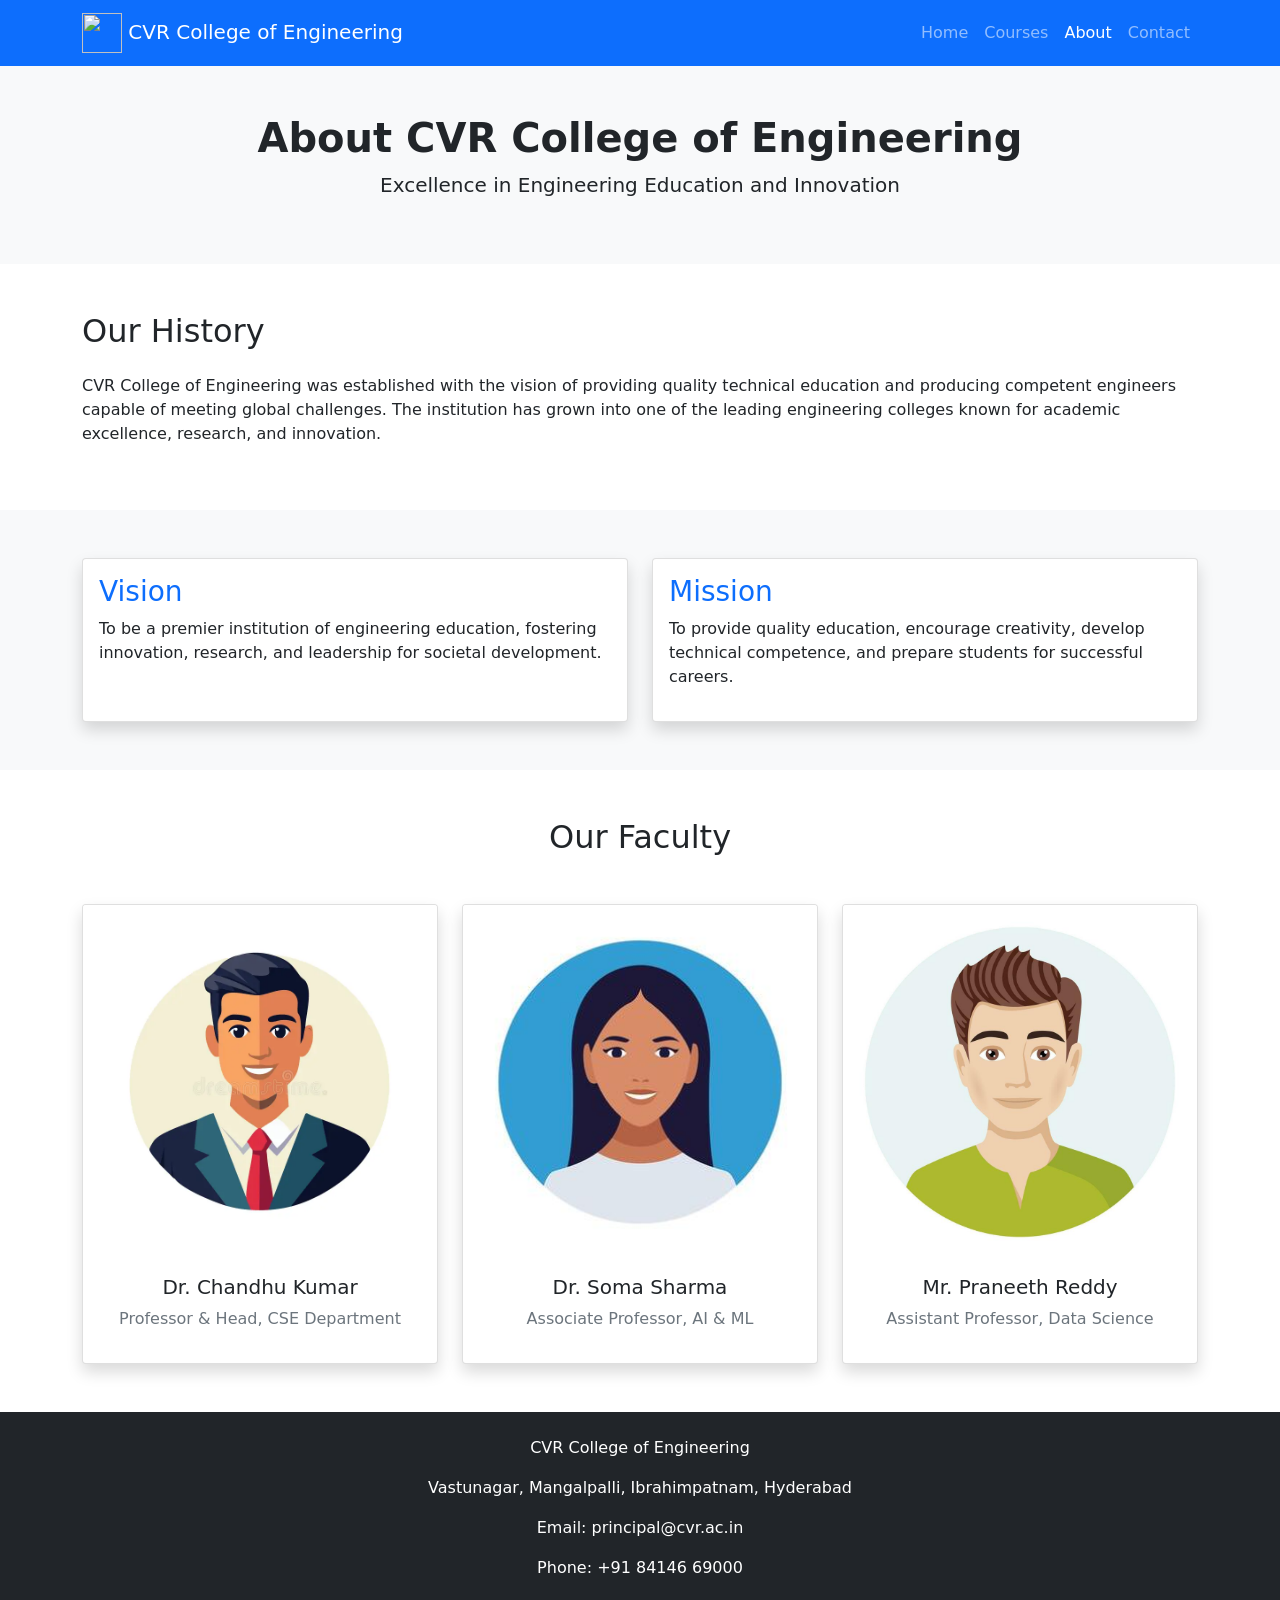
==== about.html @ b37bcc72 "added" ====
<!DOCTYPE html>
<html lang="en">
<head>
    <meta charset="UTF-8">
    <meta name="viewport" content="width=device-width, initial-scale=1.0">
    <title>About Us - CVR College of Engineering</title>

    <link rel="stylesheet" href="css/bootstrap.min.css">
    <link rel="stylesheet" href="css/style.css">
</head>
<body>

<!-- Navbar -->
<nav class="navbar navbar-expand-lg navbar-dark bg-primary">
    <div class="container">
        <a class="navbar-brand" href="index.html">
            <img src="images/logo.png" width="40" height="40" alt="">
            CVR College of Engineering
        </a>

        <button class="navbar-toggler" type="button"
            data-bs-toggle="collapse"
            data-bs-target="#navbarNav">
            <span class="navbar-toggler-icon"></span>
        </button>

        <div class="collapse navbar-collapse" id="navbarNav">
            <ul class="navbar-nav ms-auto">
                <li class="nav-item"><a class="nav-link" href="index.html">Home</a></li>
                <li class="nav-item"><a class="nav-link" href="courses.html">Courses</a></li>

                <li class="nav-item"><a class="nav-link active" href="about.html">About</a></li>
                <li class="nav-item"><a class="nav-link" href="contact.html">Contact</a></li>
            </ul>
        </div>
    </div>
</nav>

<!-- About Header -->
<section class="bg-light py-5">
    <div class="container text-center">
        <h1 class="fw-bold">About CVR College of Engineering</h1>
        <p class="lead">
            Excellence in Engineering Education and Innovation
        </p>
    </div>
</section>

<!-- History -->
<section class="py-5">
    <div class="container">
        <h2 class="mb-4">Our History</h2>

        <p>
            CVR College of Engineering was established with the vision
            of providing quality technical education and producing
            competent engineers capable of meeting global challenges.
            The institution has grown into one of the leading engineering
            colleges known for academic excellence, research, and innovation.
        </p>
    </div>
</section>

<!-- Vision & Mission -->
<section class="bg-light py-5">
    <div class="container">

        <div class="row">

            <div class="col-md-6">
                <div class="card shadow h-100">
                    <div class="card-body">
                        <h3 class="text-primary">Vision</h3>
                        <p>
                            To be a premier institution of engineering
                            education, fostering innovation, research,
                            and leadership for societal development.
                        </p>
                    </div>
                </div>
            </div>

            <div class="col-md-6">
                <div class="card shadow h-100">
                    <div class="card-body">
                        <h3 class="text-primary">Mission</h3>
                        <p>
                            To provide quality education, encourage
                            creativity, develop technical competence,
                            and prepare students for successful careers.
                        </p>
                    </div>
                </div>
            </div>

        </div>

    </div>
</section>

<!-- Faculty Section -->
<section class="py-5">
    <div class="container">

        <h2 class="text-center mb-5">Our Faculty</h2>

        <div class="row g-4">

            <!-- Faculty 1 -->
            <div class="col-md-4">
                <div class="card shadow text-center">
                    <img src="images/faculty1.jpg"
                         class="card-img-top"
                         alt="Faculty">

                    <div class="card-body">
                        <h5>Dr. Chandhu Kumar</h5>
                        <p class="text-muted">
                            Professor & Head, CSE Department
                        </p>
                    </div>
                </div>
            </div>

            <!-- Faculty 2 -->
            <div class="col-md-4">
                <div class="card shadow text-center">
                    <img src="images/faculty3.webp"
                         class="card-img-top"
                         alt="Faculty">

                    <div class="card-body">
                        <h5>Dr. Soma Sharma</h5>
                        <p class="text-muted">
                            Associate Professor, AI & ML
                        </p>
                    </div>
                </div>
            </div>

            <!-- Faculty 3 -->
            <div class="col-md-4">
                <div class="card shadow text-center">
                    <img src="images/faculty2.jpg"
                         class="card-img-top"
                         alt="Faculty">

                    <div class="card-body">
                        <h5>Mr. Praneeth Reddy</h5>
                        <p class="text-muted">
                            Assistant Professor, Data Science
                        </p>
                    </div>
                </div>
            </div>

        </div>

    </div>
</section>

<!-- Footer -->
<footer class="bg-dark text-white text-center py-4">
    <div class="container">
        <p>CVR College of Engineering</p>
        <p>Vastunagar, Mangalpalli, Ibrahimpatnam, Hyderabad</p>
        <p>Email: principal@cvr.ac.in</p>
        <p>Phone: +91 84146 69000</p>
    </div>
</footer>

<script src="js/bootstrap.bundle.min.js"></script>

</body>
</html>
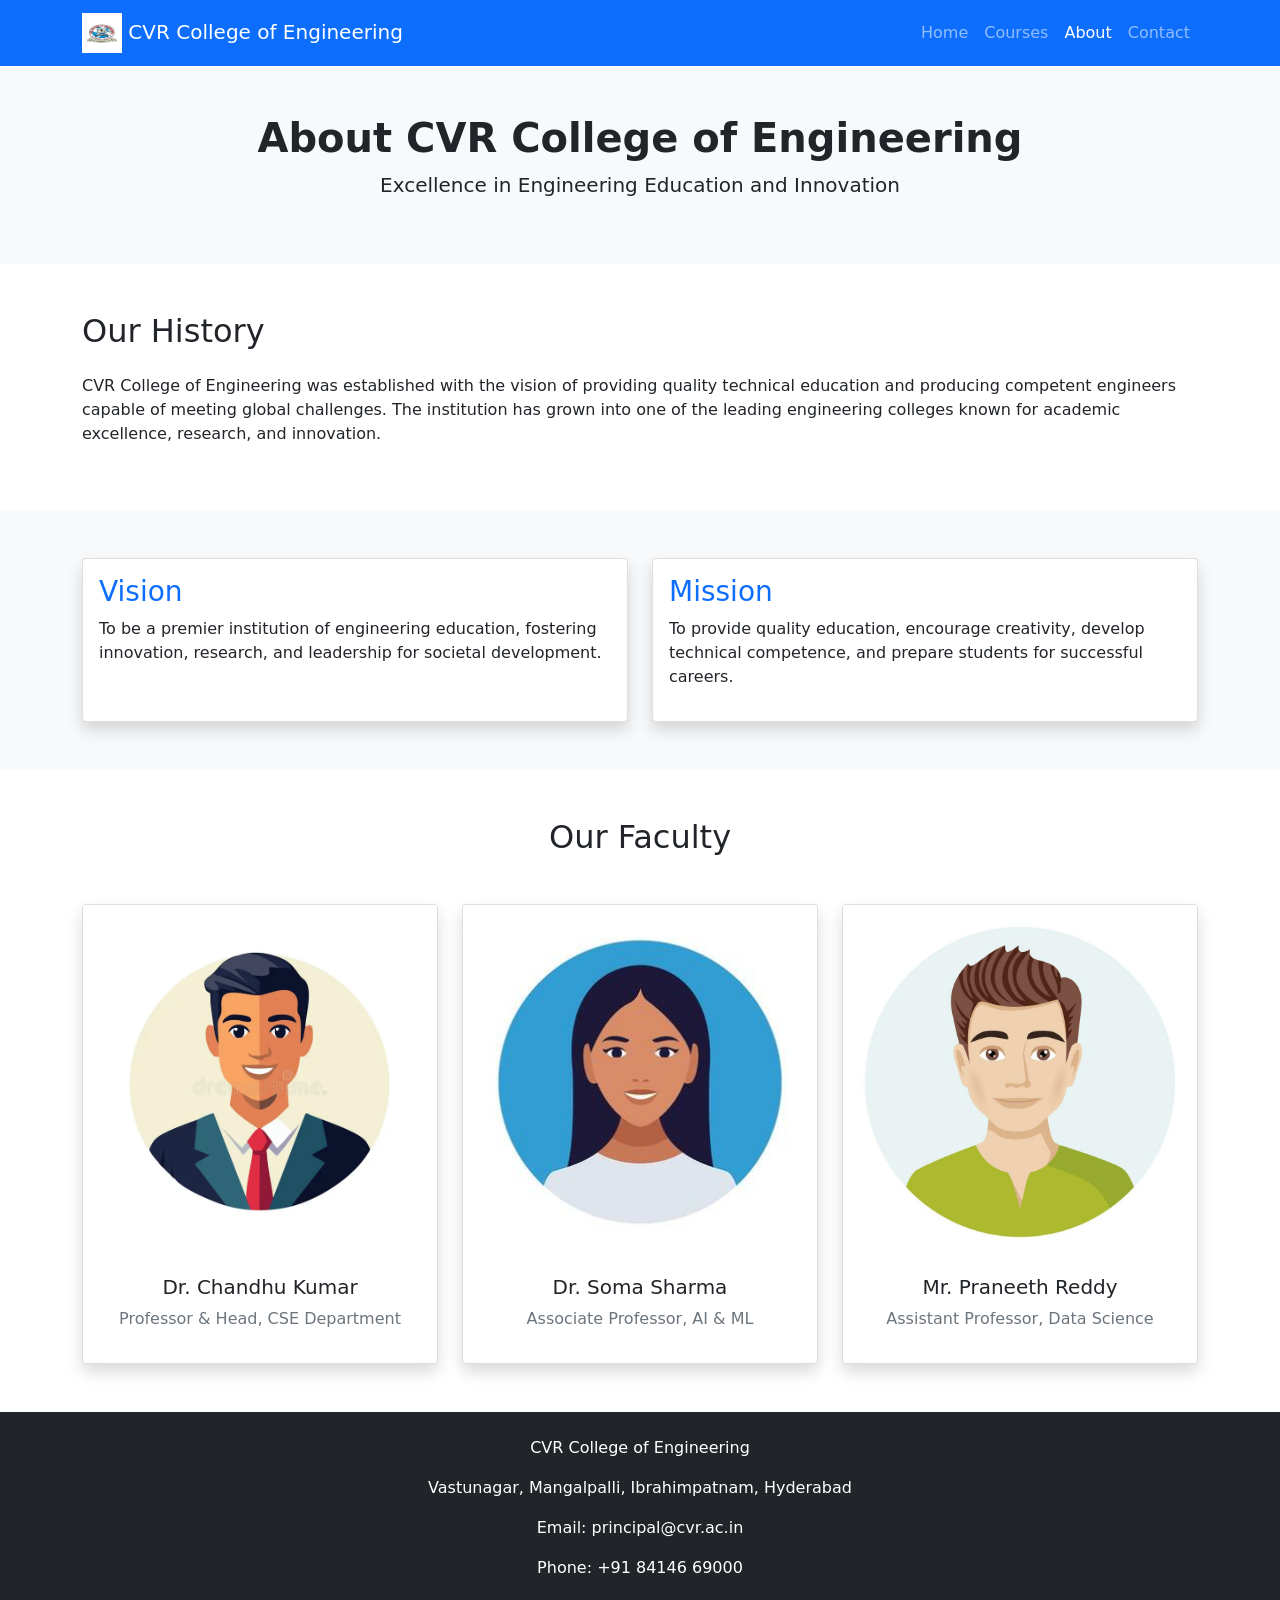
==== commit d119fddc: "updated logo" ====
--- a/about.html
+++ b/about.html
@@ -14,7 +14,7 @@
 <nav class="navbar navbar-expand-lg navbar-dark bg-primary">
     <div class="container">
         <a class="navbar-brand" href="index.html">
-            <img src="images/logo.png" width="40" height="40" alt="">
+            <img src="images/cvrlogo.jpg" width="40" height="40" alt="">
             CVR College of Engineering
         </a>
 
